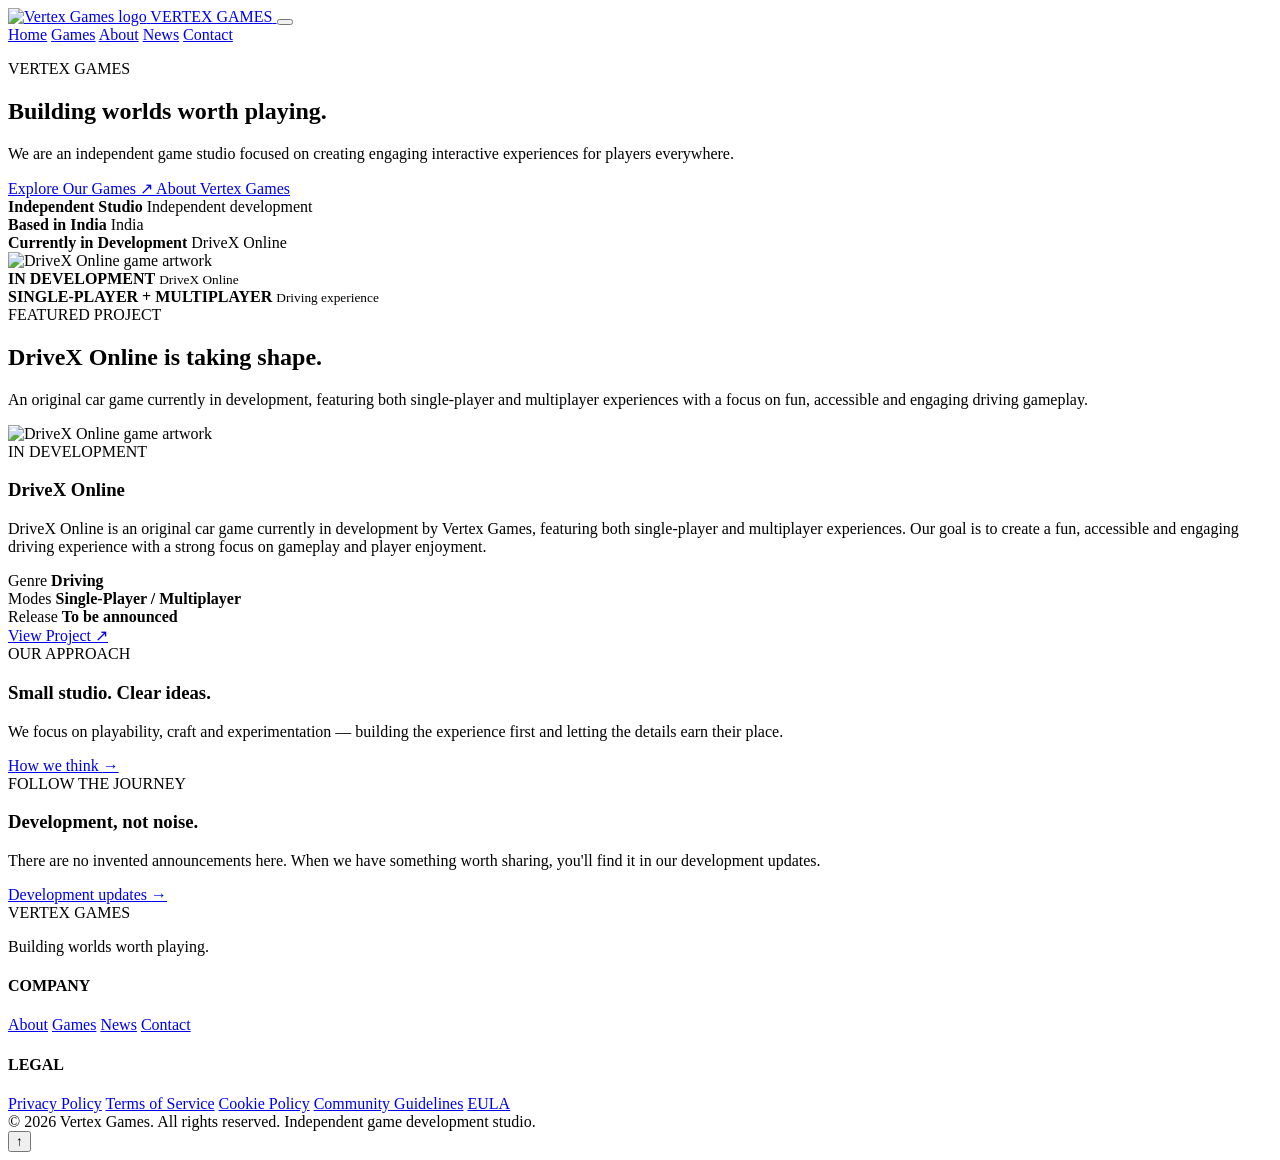
==== index.html @ fb131561 "Add files via upload" ====
<!doctype html>
<html lang="en">

<head>
    <meta charset="utf-8">
    <meta name="viewport" content="width=device-width,initial-scale=1">
    <title>Home | Vertex Games</title>
    <meta name="description"
        content="Vertex Games is an independent game studio creating accessible, engaging and memorable interactive experiences.">
    <meta name="theme-color" content="#f6f7f9">
    <meta property="og:title" content="Home | Vertex Games">
    <meta property="og:description"
        content="Vertex Games is an independent game studio creating accessible, engaging and memorable interactive experiences.">
    <meta property="og:type" content="website">
    <link rel="canonical" href="[WEBSITE URL]">
    <link rel="icon" href="/favicon.ico" type="image/x-icon">

    <link rel="stylesheet" href="css/style.css">

    <script type="application/ld+json">
    {
        "@context": "https://schema.org",
        "@type": "Organization",
        "name": "Vertex Games",
        "url": "[WEBSITE URL]",
        "email": "vertexgames.dev@gmail.com"
    }
    </script>
</head>

<header class="header">
    <div class="container nav">
        <a class="brand" href="index.html" aria-label="Vertex Games home">
            <img src="images/logo.svg" alt="Vertex Games logo">
            <span>VERTEX GAMES</span>
        </a>

        <button class="menubtn"
            aria-label="Toggle navigation"
            aria-expanded="false"
            aria-controls="site-nav">
            <span></span>
            <span></span>
            <span></span>
        </button>

        <nav id="site-nav" class="navlinks" aria-label="Primary">
            <a data-page="index.html" href="index.html">Home</a>
            <a data-page="games.html" href="games.html">Games</a>
            <a data-page="about.html" href="about.html">About</a>
            <a data-page="news.html" href="news.html">News</a>
            <a data-page="contact.html" class="navbtn" href="contact.html">Contact</a>
        </nav>
    </div>
</header>

<main>

    <section class="hero">
        <div class="container hero-grid">

            <div class="reveal">
                <p class="eyebrow">VERTEX GAMES</p>

                <h1>Building worlds worth playing.</h1>

                <p class="hero-copy">
                    We are an independent game studio focused on creating engaging
                    interactive experiences for players everywhere.
                </p>

                <div class="actions">
                    <a class="btn primary" href="games.html">
                        Explore Our Games <span>↗</span>
                    </a>

                    <a class="btn" href="about.html">
                        About Vertex Games
                    </a>
                </div>

                <div class="hero-facts">
                    <div class="hero-fact">
                        <b>Independent Studio</b>
                        <span>Independent development</span>
                    </div>

                    <div class="hero-fact">
                        <b>Based in India</b>
                        <span>India</span>
                    </div>

                    <div class="hero-fact">
                        <b>Currently in Development</b>
                        <span>DriveX Online</span>
                    </div>
                </div>
            </div>

            <div class="hero-visual reveal">
                <div class="visual-shell">
                    <img src="images/games/DriveXOnline.svg"
                        alt="DriveX Online game artwork">
                </div>

                <div class="badge a">
                    <b>IN DEVELOPMENT</b>
                    <small>DriveX Online</small>
                </div>

                <div class="badge b">
                    <b>SINGLE-PLAYER + MULTIPLAYER</b>
                    <small>Driving experience</small>
                </div>
            </div>

        </div>
    </section>


    <section class="section white">
        <div class="container">

            <div class="section-head reveal">
                <div>
                    <div class="section-label">FEATURED PROJECT</div>
                    <h2>DriveX Online is taking shape.</h2>
                </div>

                <p class="section-intro">
                    An original car game currently in development, featuring
                    both single-player and multiplayer experiences with a focus
                    on fun, accessible and engaging driving gameplay.
                </p>
            </div>


            <div class="feature reveal">

                <div class="feature-image">
                    <img src="images/Games/DriveXOnline.svg"
                        alt="DriveX Online game artwork"
                        loading="lazy">
                </div>

                <div class="feature-copy">

                    <span class="tag">IN DEVELOPMENT</span>

                    <h3>DriveX Online</h3>

                    <p>
                        DriveX Online is an original car game currently in
                        development by Vertex Games, featuring both single-player
                        and multiplayer experiences. Our goal is to create a fun,
                        accessible and engaging driving experience with a strong
                        focus on gameplay and player enjoyment.
                    </p>

                    <div class="facts">

                        <div class="fact">
                            <span>Genre</span>
                            <strong>Driving</strong>
                        </div>

                        <div class="fact">
                            <span>Modes</span>
                            <strong>Single-Player / Multiplayer</strong>
                        </div>

                        <div class="fact">
                            <span>Release</span>
                            <strong>To be announced</strong>
                        </div>

                    </div>

                    <a class="btn primary" href="games.html">
                        View Project ↗
                    </a>

                </div>
            </div>

        </div>
    </section>


    <section class="section">
        <div class="container">

            <div class="story-grid">

                <article class="story reveal">

                    <div class="section-label">OUR APPROACH</div>

                    <h3>Small studio. Clear ideas.</h3>

                    <p>
                        We focus on playability, craft and experimentation —
                        building the experience first and letting the details
                        earn their place.
                    </p>

                    <a class="linkline" href="about.html">
                        How we think <span>→</span>
                    </a>

                </article>


                <article class="story dark reveal">

                    <div class="section-label">FOLLOW THE JOURNEY</div>

                    <h3>Development, not noise.</h3>

                    <p>
                        There are no invented announcements here. When we have
                        something worth sharing, you'll find it in our
                        development updates.
                    </p>

                    <a class="linkline" href="news.html">
                        Development updates <span>→</span>
                    </a>

                </article>

            </div>

        </div>
    </section>

</main>


<footer class="footer">

    <div class="container">

        <div class="footer-grid">

            <div>
                <div class="footer-brand">VERTEX GAMES</div>
                <p class="footer-copy">
                    Building worlds worth playing.
                </p>
            </div>

            <div>
                <h4>COMPANY</h4>
                <a href="about.html">About</a>
                <a href="games.html">Games</a>
                <a href="news.html">News</a>
                <a href="contact.html">Contact</a>
            </div>

            <div>
                <h4>LEGAL</h4>
                <a href="privacy.html">Privacy Policy</a>
                <a href="terms.html">Terms of Service</a>
                <a href="cookies.html">Cookie Policy</a>
                <a href="community-guidelines.html">Community Guidelines</a>
                <a href="eula.html">EULA</a>
            </div>

        </div>

        <div class="footer-bottom">
            <span>
                © <span data-year>2026</span> Vertex Games.
                All rights reserved.
            </span>

            <span>Independent game development studio.</span>
        </div>

    </div>

</footer>

<button class="top" aria-label="Back to top">↑</button>

<script src="js/script.js"></script>

</body>
</html>
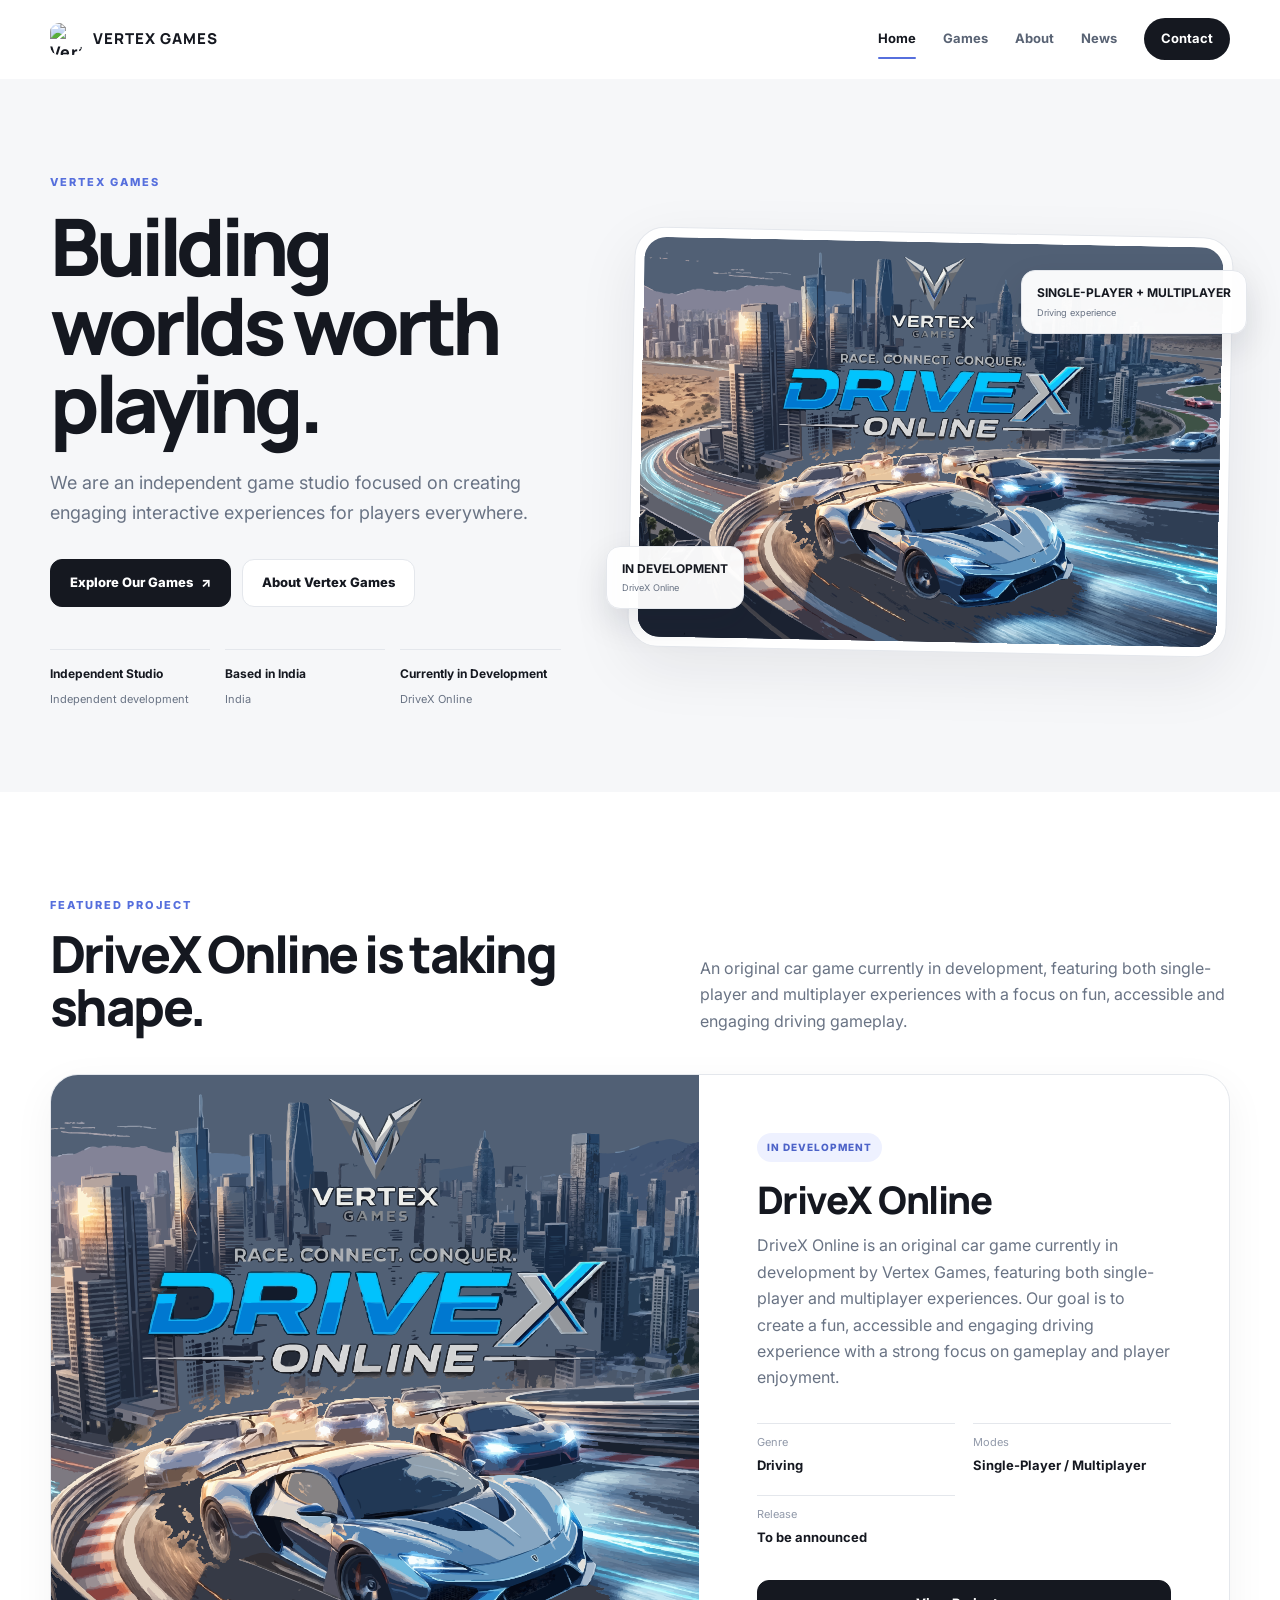
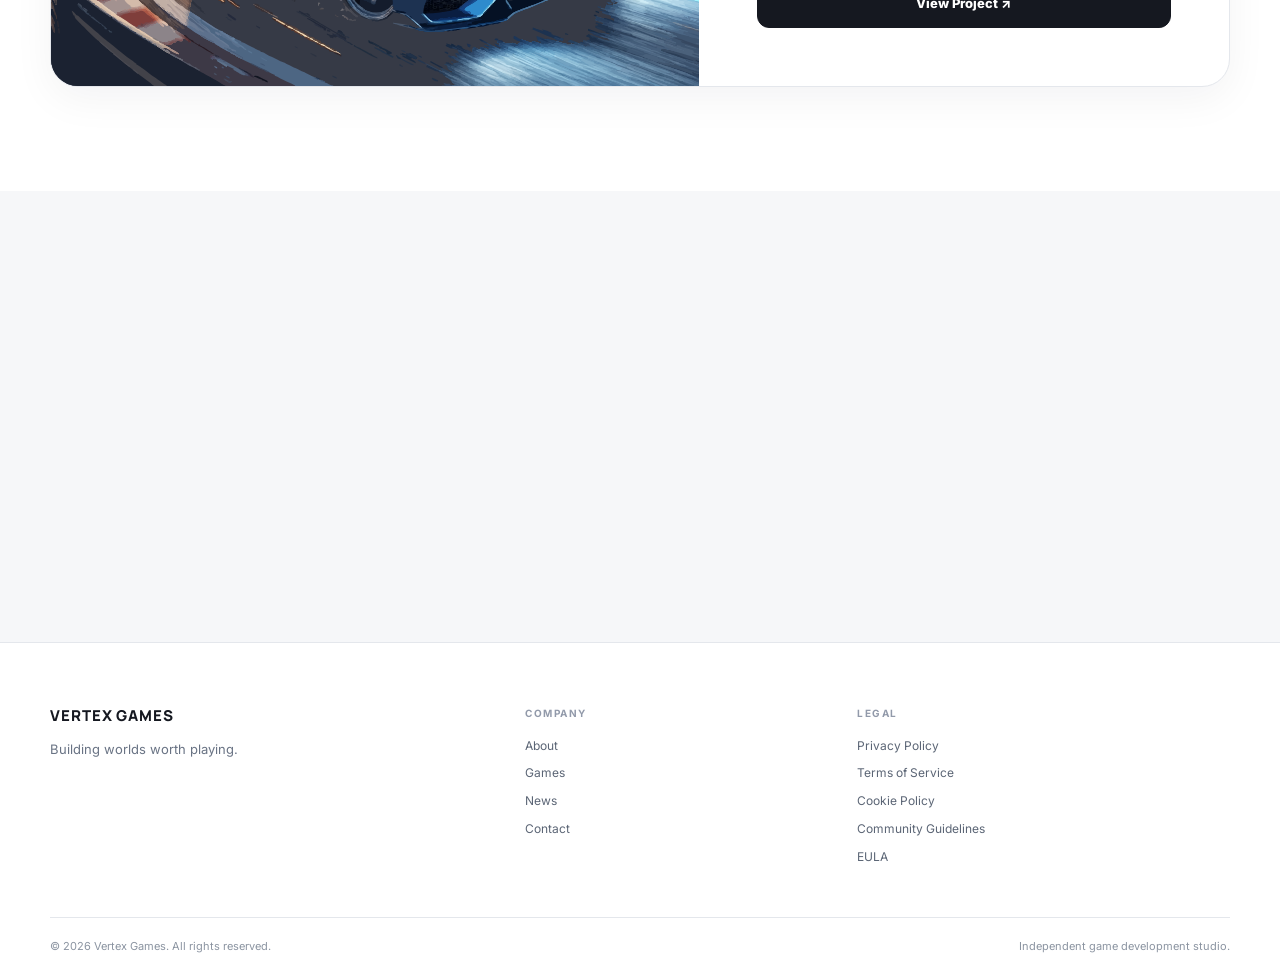
==== commit c36dbf95: "Update index.html" ====
--- a/index.html
+++ b/index.html
@@ -99,7 +99,7 @@
 
             <div class="hero-visual reveal">
                 <div class="visual-shell">
-                    <img src="images/games/DriveXOnline.svg"
+                    <img src="images/Games/DriveXOnline.svg"
                         alt="DriveX Online game artwork">
                 </div>
 
@@ -287,4 +287,4 @@
 <script src="js/script.js"></script>
 
 </body>
-</html>+</html>
--- a/css/style.css
+++ b/css/style.css
@@ -0,0 +1,979 @@
+@import url('https://fonts.googleapis.com/css2?family=Inter:wght@400;500;600;700;800&family=Manrope:wght@600;700;800&display=swap');
+
+:root {
+    --bg: #f6f7f9;
+    --paper: #fff;
+    --ink: #151820;
+    --muted: #697384;
+    --soft: #929aaa;
+    --line: #e4e7ec;
+    --accent: #566fdd;
+    --accent-soft: #eef1ff;
+    --dark: #202631;
+    --max: 1180px;
+    --shadow: 0 20px 60px rgba(22, 29, 42, .08);
+    --r: 24px
+}
+
+* {
+    box-sizing: border-box
+}
+
+html {
+    scroll-behavior: smooth
+}
+
+body {
+    margin: 0;
+    background: var(--bg);
+    color: var(--ink);
+    font-family: Inter, system-ui, sans-serif;
+    line-height: 1.65
+}
+
+a {
+    color: inherit;
+    text-decoration: none
+}
+
+button,
+input,
+textarea {
+    font: inherit
+}
+
+img {
+    max-width: 100%;
+    display: block
+}
+
+.container {
+    width: min(var(--max), calc(100% - 40px));
+    margin-inline: auto
+}
+
+.header {
+    position: sticky;
+    top: 0;
+    z-index: 100;
+    background: rgba(255, 255, 255, .92);
+    backdrop-filter: blur(18px);
+    border-bottom: 1px solid transparent;
+    transition: .25s
+}
+
+.header.scrolled {
+    border-color: var(--line);
+    box-shadow: 0 8px 30px rgba(20, 25, 35, .05)
+}
+
+.nav {
+    height: 78px;
+    display: flex;
+    align-items: center
+}
+
+.brand {
+    display: flex;
+    align-items: center;
+    gap: 11px;
+    font-family: Manrope;
+    font-weight: 800;
+    letter-spacing: .06em
+}
+
+.brand img {
+    width: 32px;
+    height: 32px;
+    border-radius: 9px
+}
+
+.brand span {
+    font-size: 15px
+}
+
+.navlinks {
+    margin-left: auto;
+    display: flex;
+    align-items: center;
+    gap: 27px
+}
+
+.navlinks a {
+    font-size: 13px;
+    font-weight: 700;
+    color: #596374;
+    position: relative
+}
+
+.navlinks a.active,
+.navlinks a:hover {
+    color: var(--ink)
+}
+
+.navlinks a.active:after {
+    content: "";
+    position: absolute;
+    left: 0;
+    right: 0;
+    bottom: -9px;
+    height: 2px;
+    border-radius: 2px;
+    background: var(--accent)
+}
+
+.navlinks .navbtn {
+    background: var(--ink);
+    color: #fff;
+    padding: 10px 17px;
+    border-radius: 999px
+}
+
+.navlinks .navbtn.active:after {
+    display: none
+}
+
+.menubtn {
+    display: none;
+    margin-left: auto;
+    border: 0;
+    background: none;
+    padding: 7px
+}
+
+.menubtn span {
+    display: block;
+    width: 24px;
+    height: 2px;
+    background: var(--ink);
+    margin: 5px;
+    border-radius: 2px
+}
+
+.hero {
+    padding: 94px 0 82px;
+    overflow: hidden
+}
+
+.hero-grid {
+    display: grid;
+    grid-template-columns: .92fr 1.08fr;
+    gap: 70px;
+    align-items: center
+}
+
+.eyebrow {
+    margin: 0 0 16px;
+    color: var(--accent);
+    font-size: 11px;
+    font-weight: 800;
+    letter-spacing: .18em
+}
+
+.hero h1 {
+    font: 800 clamp(48px, 6.2vw, 82px)/.99 Manrope;
+    letter-spacing: -.065em;
+    margin: 0 0 25px;
+    max-width: 650px
+}
+
+.hero-copy {
+    font-size: 18px;
+    color: var(--muted);
+    max-width: 575px;
+    margin: 0 0 32px
+}
+
+.actions {
+    display: flex;
+    flex-wrap: wrap;
+    gap: 11px
+}
+
+.btn {
+    display: inline-flex;
+    align-items: center;
+    justify-content: center;
+    gap: 8px;
+    min-height: 48px;
+    padding: 0 19px;
+    border-radius: 12px;
+    border: 1px solid var(--line);
+    background: #fff;
+    font-size: 13px;
+    font-weight: 800;
+    transition: .2s
+}
+
+.btn:hover {
+    transform: translateY(-2px);
+    box-shadow: 0 8px 20px rgba(20, 25, 35, .08)
+}
+
+.btn.primary {
+    background: var(--ink);
+    color: #fff;
+    border-color: var(--ink)
+}
+
+.btn.accent {
+    background: var(--accent);
+    color: #fff;
+    border-color: var(--accent)
+}
+
+.hero-visual {
+    position: relative
+}
+
+.visual-shell {
+    padding: 9px;
+    background: #fff;
+    border: 1px solid var(--line);
+    border-radius: 30px;
+    box-shadow: var(--shadow);
+    transform: rotate(1.1deg)
+}
+
+.visual-shell img {
+    width: 100%;
+    aspect-ratio: 1.45;
+    object-fit: cover;
+    border-radius: 22px
+}
+
+.badge {
+    position: absolute;
+    background: rgba(255, 255, 255, .96);
+    border: 1px solid var(--line);
+    border-radius: 14px;
+    box-shadow: 0 14px 35px rgba(22, 29, 42, .11);
+    padding: 12px 15px;
+    font-size: 11px
+}
+
+.badge b {
+    display: block;
+    font-size: 12px
+}
+
+.badge small {
+    color: var(--muted)
+}
+
+.badge.a {
+    left: -25px;
+    bottom: 42px
+}
+
+.badge.b {
+    right: -17px;
+    top: 38px
+}
+
+.hero-facts {
+    display: grid;
+    grid-template-columns: repeat(3, 1fr);
+    gap: 15px;
+    margin-top: 42px
+}
+
+.hero-fact {
+    border-top: 1px solid var(--line);
+    padding-top: 14px
+}
+
+.hero-fact b {
+    display: block;
+    font-size: 12px
+}
+
+.hero-fact span {
+    font-size: 11px;
+    color: var(--muted)
+}
+
+.section {
+    padding: 104px 0
+}
+
+.section.white {
+    background: #fff
+}
+
+.section-head {
+    display: flex;
+    justify-content: space-between;
+    align-items: end;
+    gap: 35px;
+    margin-bottom: 40px
+}
+
+.section-label {
+    color: var(--accent);
+    font-size: 11px;
+    font-weight: 800;
+    letter-spacing: .18em;
+    margin-bottom: 12px
+}
+
+.section h2 {
+    font: 800 clamp(34px, 4vw, 52px)/1.05 Manrope;
+    letter-spacing: -.05em;
+    margin: 0
+}
+
+.section-intro {
+    color: var(--muted);
+    max-width: 530px;
+    margin: 10px 0 0
+}
+
+.feature {
+    display: grid;
+    grid-template-columns: 1.1fr .9fr;
+    min-height: 520px;
+    background: #fff;
+    border: 1px solid var(--line);
+    border-radius: 28px;
+    overflow: hidden;
+    box-shadow: 0 12px 42px rgba(20, 25, 35, .05)
+}
+
+.feature-image {
+    background: #dbe1eb
+}
+
+.feature-image img {
+    width: 100%;
+    height: 100%;
+    object-fit: cover
+}
+
+.feature-copy {
+    padding: 58px;
+    display: flex;
+    flex-direction: column;
+    justify-content: center
+}
+
+.tag {
+    display: inline-flex;
+    align-self: flex-start;
+    padding: 6px 10px;
+    border-radius: 999px;
+    background: var(--accent-soft);
+    color: #4d63c8;
+    font-size: 10px;
+    font-weight: 800;
+    letter-spacing: .1em
+}
+
+.feature h3 {
+    font: 800 38px/1.1 Manrope;
+    letter-spacing: -.04em;
+    margin: 17px 0 12px
+}
+
+.feature-copy p {
+    color: var(--muted);
+    margin: 0 0 24px
+}
+
+.facts {
+    display: grid;
+    grid-template-columns: 1fr 1fr;
+    gap: 18px;
+    margin: 8px 0 30px
+}
+
+.fact {
+    border-top: 1px solid var(--line);
+    padding-top: 9px
+}
+
+.fact span {
+    display: block;
+    color: var(--soft);
+    font-size: 11px
+}
+
+.fact strong {
+    font-size: 13px
+}
+
+.story-grid {
+    display: grid;
+    grid-template-columns: 1fr 1fr;
+    gap: 24px
+}
+
+.story {
+    border: 1px solid var(--line);
+    border-radius: 22px;
+    padding: 34px;
+    background: var(--bg)
+}
+
+.story.dark {
+    background: var(--dark);
+    color: #fff;
+    border-color: var(--dark)
+}
+
+.story h3 {
+    font: 700 24px Manrope;
+    margin: 0 0 10px
+}
+
+.story p {
+    color: var(--muted);
+    margin: 0
+}
+
+.story.dark p {
+    color: #b9c1cf
+}
+
+.linkline {
+    display: inline-flex;
+    margin-top: 25px;
+    font-size: 13px;
+    font-weight: 800
+}
+
+.linkline span {
+    margin-left: 8px;
+    color: var(--accent)
+}
+
+.page-hero {
+    padding: 92px 0 52px
+}
+
+.page-hero h1 {
+    font: 800 clamp(44px, 5.8vw, 68px)/1.02 Manrope;
+    letter-spacing: -.06em;
+    margin: 0
+}
+
+.page-hero p {
+    color: var(--muted);
+    font-size: 17px;
+    max-width: 650px;
+    margin: 18px 0 0
+}
+
+.grid2 {
+    display: grid;
+    grid-template-columns: repeat(2, 1fr);
+    gap: 22px
+}
+
+.game-card {
+    background: #fff;
+    border: 1px solid var(--line);
+    border-radius: 26px;
+    overflow: hidden;
+    box-shadow: 0 10px 35px rgba(20, 25, 35, .045)
+}
+
+.game-card img {
+    width: 100%;
+    aspect-ratio: 1.6;
+    object-fit: cover
+}
+
+.game-content {
+    padding: 28px
+}
+
+.game-content h2 {
+    font: 800 28px Manrope;
+    margin: 12px 0 9px;
+    letter-spacing: -.03em
+}
+
+.game-content p {
+    color: var(--muted);
+    margin: 0
+}
+
+.empty {
+    margin-top: 22px;
+    border: 1px dashed #d4d9e2;
+    border-radius: 22px;
+    padding: 70px 25px;
+    text-align: center;
+    background: #fff
+}
+
+.empty h2 {
+    font: 700 24px Manrope;
+    margin: 0 0 8px
+}
+
+.empty p {
+    color: var(--muted);
+    margin: 0
+}
+
+.about-intro {
+    display: grid;
+    grid-template-columns: .8fr 1.2fr;
+    gap: 80px;
+    align-items: start
+}
+
+.about-big {
+    font: 700 clamp(25px, 3vw, 38px)/1.25 Manrope;
+    letter-spacing: -.035em;
+    margin: 0
+}
+
+.about-text {
+    color: var(--muted);
+    font-size: 16px
+}
+
+.philosophy {
+    display: grid;
+    grid-template-columns: repeat(4, 1fr);
+    gap: 14px
+}
+
+.ph {
+    border: 1px solid var(--line);
+    background: #fff;
+    border-radius: 21px;
+    padding: 27px;
+    min-height: 205px
+}
+
+.ph .n {
+    color: var(--accent);
+    font-size: 11px;
+    font-weight: 800
+}
+
+.ph h3 {
+    font: 800 18px Manrope;
+    margin: 24px 0 8px
+}
+
+.ph p {
+    color: var(--muted);
+    font-size: 13px;
+    margin: 0
+}
+
+.contact {
+    display: grid;
+    grid-template-columns: .78fr 1.22fr;
+    gap: 70px
+}
+
+.contact-card {
+    background: #fff;
+    border: 1px solid var(--line);
+    border-radius: 20px;
+    padding: 22px
+}
+
+.contact-card small {
+    color: var(--soft);
+    display: block;
+    font-size: 10px;
+    font-weight: 800;
+    letter-spacing: .13em
+}
+
+.contact-card strong {
+    display: block;
+    margin-top: 4px
+}
+
+.form {
+    background: #fff;
+    border: 1px solid var(--line);
+    border-radius: 25px;
+    padding: 32px
+}
+
+.field {
+    margin-bottom: 17px
+}
+
+.field label {
+    display: block;
+    font-size: 12px;
+    font-weight: 800;
+    margin-bottom: 7px
+}
+
+.field input,
+.field textarea {
+    width: 100%;
+    border: 1px solid #dce0e7;
+    border-radius: 10px;
+    padding: 12px 13px;
+    outline: none;
+    background: #fff;
+    transition: .2s
+}
+
+.field input:focus,
+.field textarea:focus {
+    border-color: var(--accent);
+    box-shadow: 0 0 0 3px rgba(86, 111, 221, .11)
+}
+
+.field textarea {
+    min-height: 145px;
+    resize: vertical
+}
+
+.err {
+    display: none;
+    color: #a33b3b;
+    font-size: 11px;
+    margin-top: 4px
+}
+
+.success {
+    display: none;
+    margin-top: 14px;
+    padding: 12px;
+    border-radius: 10px;
+    background: #edf7ef;
+    color: #356740;
+    font-size: 12px
+}
+
+.form-note {
+    font-size: 11px;
+    color: var(--muted);
+    margin: 12px 0 0
+}
+
+.legal {
+    padding: 70px 0 105px
+}
+
+.legal-main {
+    max-width: 850px
+}
+
+.legal h1 {
+    font: 800 clamp(42px, 5vw, 60px)/1.05 Manrope;
+    letter-spacing: -.055em;
+    margin: 0
+}
+
+.legal-updated {
+    font-size: 12px;
+    color: var(--soft);
+    margin: 15px 0 45px
+}
+
+.legal section {
+    margin: 36px 0
+}
+
+.legal h2 {
+    font: 800 21px Manrope;
+    margin: 0 0 9px
+}
+
+.legal p,
+.legal li {
+    color: #596476;
+    font-size: 14px
+}
+
+.legal ul {
+    padding-left: 22px
+}
+
+.notice {
+    border: 1px solid #eadbb4;
+    background: #fff9e9;
+    color: #67572f;
+    border-radius: 14px;
+    padding: 16px;
+    font-size: 12px
+}
+
+.footer {
+    background: #fff;
+    border-top: 1px solid var(--line);
+    padding: 62px 0 24px
+}
+
+.footer-grid {
+    display: grid;
+    grid-template-columns: 1.5fr 1fr 1.3fr;
+    gap: 45px
+}
+
+.footer-brand {
+    font: 800 15px Manrope;
+    letter-spacing: .06em
+}
+
+.footer-copy {
+    font-size: 13px;
+    color: var(--muted);
+    max-width: 280px
+}
+
+.footer h4 {
+    font-size: 10px;
+    letter-spacing: .15em;
+    color: var(--soft);
+    margin: 0 0 14px
+}
+
+.footer a {
+    display: block;
+    font-size: 12px;
+    color: #5b6575;
+    margin: 8px 0
+}
+
+.footer a:hover {
+    color: var(--ink)
+}
+
+.footer-bottom {
+    border-top: 1px solid var(--line);
+    margin-top: 42px;
+    padding-top: 19px;
+    display: flex;
+    justify-content: space-between;
+    color: #8b94a1;
+    font-size: 11px
+}
+
+.top {
+    position: fixed;
+    right: 19px;
+    bottom: 19px;
+    width: 42px;
+    height: 42px;
+    border-radius: 50%;
+    border: 1px solid var(--line);
+    background: #fff;
+    box-shadow: 0 8px 24px rgba(20, 25, 35, .12);
+    display: none;
+    z-index: 60;
+    cursor: pointer
+}
+
+.top.show {
+    display: block
+}
+
+.reveal {
+    opacity: 0;
+    transform: translateY(15px);
+    transition: opacity .5s ease, transform .5s ease
+}
+
+.reveal.show {
+    opacity: 1;
+    transform: none
+}
+
+@media(max-width:950px) {
+
+    .hero-grid,
+    .feature,
+    .contact,
+    .about-intro {
+        grid-template-columns: 1fr
+    }
+
+    .hero-grid {
+        gap: 48px
+    }
+
+    .feature-copy {
+        padding: 40px
+    }
+
+    .philosophy {
+        grid-template-columns: 1fr 1fr
+    }
+
+    .footer-grid {
+        grid-template-columns: 1fr 1fr
+    }
+
+    .hero {
+        padding-top: 68px
+    }
+}
+
+@media(max-width:700px) {
+    .container {
+        width: calc(100% - 28px)
+    }
+
+    .nav {
+        height: 68px
+    }
+
+    .menubtn {
+        display: block
+    }
+
+    .navlinks {
+        position: absolute;
+        top: 68px;
+        left: 14px;
+        right: 14px;
+        display: flex;
+        flex-direction: column;
+        align-items: stretch;
+        gap: 0;
+        padding: 8px;
+        background: #fff;
+        border: 1px solid var(--line);
+        border-radius: 16px;
+        box-shadow: var(--shadow);
+        opacity: 0;
+        visibility: hidden;
+        transform: translateY(-8px);
+        transition: .2s
+    }
+
+    .navlinks.open {
+        opacity: 1;
+        visibility: visible;
+        transform: none
+    }
+
+    .navlinks a {
+        padding: 12px;
+        border-radius: 9px
+    }
+
+    .navlinks a.active:after {
+        display: none
+    }
+
+    .navlinks .navbtn {
+        margin-top: 3px;
+        text-align: center
+    }
+
+    .hero {
+        padding: 52px 0 60px
+    }
+
+    .hero h1 {
+        font-size: clamp(43px, 13vw, 61px)
+    }
+
+    .hero-copy {
+        font-size: 16px
+    }
+
+    .hero-facts {
+        grid-template-columns: 1fr
+    }
+
+    .badge.a {
+        left: 8px
+    }
+
+    .badge.b {
+        right: 8px
+    }
+
+    .section {
+        padding: 72px 0
+    }
+
+    .section-head {
+        display: block
+    }
+
+    .feature-image {
+        min-height: 250px
+    }
+
+    .feature-copy {
+        padding: 28px
+    }
+
+    .feature h3 {
+        font-size: 31px
+    }
+
+    .story-grid,
+    .grid2 {
+        grid-template-columns: 1fr
+    }
+
+    .about-intro {
+        gap: 30px
+    }
+
+    .philosophy {
+        grid-template-columns: 1fr
+    }
+
+    .page-hero {
+        padding: 60px 0 38px
+    }
+
+    .contact {
+        gap: 30px
+    }
+
+    .form {
+        padding: 22px
+    }
+
+    .footer-grid {
+        grid-template-columns: 1fr;
+        gap: 28px
+    }
+
+    .footer-bottom {
+        display: block
+    }
+
+    .footer-bottom span {
+        display: block;
+        margin-top: 7px
+    }
+
+    .legal {
+        padding: 55px 0 75px
+    }
+
+    .legal-updated {
+        margin-bottom: 32px
+    }
+}
+
+@media(prefers-reduced-motion:reduce) {
+    html {
+        scroll-behavior: auto
+    }
+
+    .reveal {
+        opacity: 1;
+        transform: none;
+        transition: none
+    }
+
+    .navlinks,
+    .btn,
+    .header {
+        transition: none
+    }
+}
